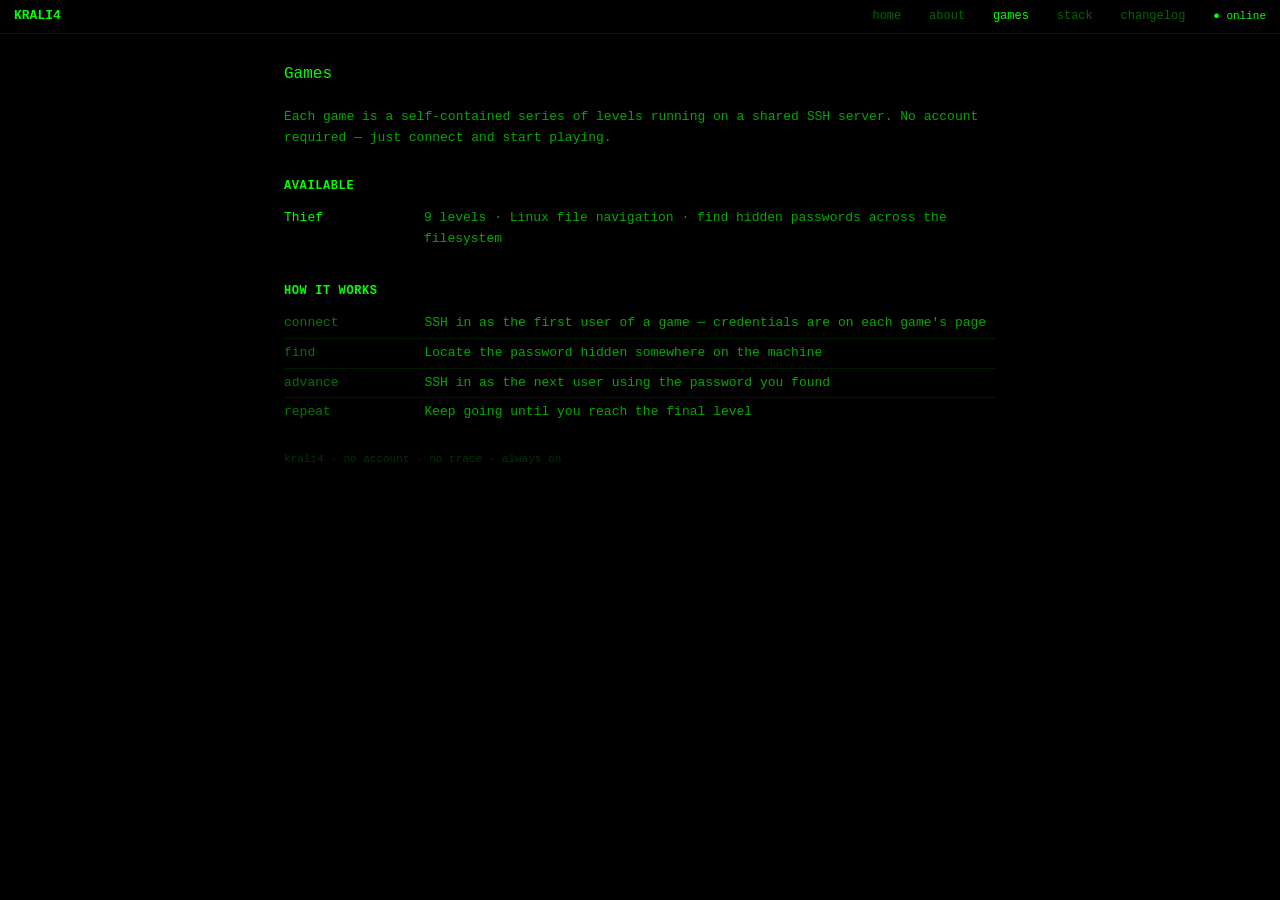
==== frontend/games/index.html @ 639ba173 "design changes" ====
<!DOCTYPE html>
<html lang="en">
<head>
  <meta charset="UTF-8" />
  <meta name="viewport" content="width=device-width, initial-scale=1.0" />
  <title>KRALI4 — Games</title>
  <link rel="stylesheet" href="../css/site.css" />
</head>
<body>

<div id="topbar">
  <span class="topbar-logo">KRALI4</span>
  <nav>
    <a href="/index.html">home</a>
    <a href="/about.html">about</a>
    <a href="/games/" class="active">games</a>
    <a href="/stack.html">stack</a>
    <a href="/changelog.html">changelog</a>
    <span class="online">● online</span>
  </nav>
</div>

<div id="main">

  <h1>Games</h1>

  <p>Each game is a self-contained series of levels running on a shared SSH server. No account required — just connect and start playing.</p>

  <h2>Available</h2>
  <table>
    <tr>
      <td><a href="/games/thief.html">Thief</a></td>
      <td>9 levels · Linux file navigation · find hidden passwords across the filesystem</td>
    </tr>
  </table>

  <h2>How it works</h2>
  <table>
    <tr><td>connect</td><td>SSH in as the first user of a game — credentials are on each game's page</td></tr>
    <tr><td>find</td><td>Locate the password hidden somewhere on the machine</td></tr>
    <tr><td>advance</td><td>SSH in as the next user using the password you found</td></tr>
    <tr><td>repeat</td><td>Keep going until you reach the final level</td></tr>
  </table>

  <p class="footer">krali4 · no account · no trace · always on</p>

</div>
</body>
</html>
---- frontend/css/site.css ----
*, *::before, *::after { box-sizing: border-box; }

body {
  background: #000;
  color: #00aa00;
  font-family: "Courier New", monospace;
  font-size: 13px;
  margin: 0;
  line-height: 1.6;
}

a { color: #00ff00; text-decoration: none; }
a:hover { text-decoration: underline; }

/* ── TOPBAR ── */
#topbar {
  padding: 6px 14px;
  border-bottom: 1px solid #002200;
  display: flex;
  justify-content: space-between;
  align-items: center;
}

.topbar-logo {
  color: #00ff00;
  font-size: 13px;
  font-weight: bold;
}

#topbar nav a {
  color: #006600;
  font-size: 12px;
  text-decoration: none;
  margin-left: 20px;
}

#topbar nav a:hover { color: #00cc00; text-decoration: none; }
#topbar nav a.active { color: #00ff00; }

.online { color: #00ff00; font-size: 11px; margin-left: 20px; }

/* ── MAIN ── */
#main {
  max-width: 740px;
  margin: 0 auto;
  padding: 28px 14px 60px;
}

/* ── HEADINGS ── */
h1 {
  font-size: 16px;
  font-weight: normal;
  color: #00ff00;
  margin: 0 0 20px;
}

h2 {
  font-size: 12px;
  font-weight: bold;
  color: #00ff00;
  margin: 28px 0 8px;
  text-transform: uppercase;
  letter-spacing: 0.05em;
}

/* ── TEXT ── */
p { margin: 0 0 8px; }

code { color: #00ff00; }

pre { font-size: 12px; line-height: 1.3; margin: 0 0 8px; overflow-x: auto; color: #004400; }

/* ── TABLES ── */
table { border-collapse: collapse; width: 100%; }

td {
  padding: 4px 8px 4px 0;
  vertical-align: top;
  border-bottom: 1px solid #001800;
  color: #00aa00;
}

tr:last-child td { border-bottom: none; }

td:first-child {
  color: #007700;
  white-space: nowrap;
  min-width: 140px;
}

tr:hover td { color: #00ff00; }
tr:hover td:first-child { color: #00cc00; }

/* ── LISTS ── */
ul { margin: 0; padding: 0; list-style: none; }

li {
  line-height: 1.8;
  padding-left: 14px;
  position: relative;
}

li::before {
  content: '-';
  position: absolute;
  left: 0;
  color: #005500;
}

/* ── CMD BLOCK ── */
.cmd-wrap { position: relative; margin: 6px 0 12px; }

.cmd-box {
  display: block;
  color: #00ff00;
  background: #000;
  border: 1px solid #003300;
  padding: 6px 80px 6px 8px;
  font-size: 13px;
  cursor: pointer;
  margin: 0;
}

.cmd-box::before { content: '$ '; color: #006600; }
.cmd-box:hover { border-color: #00ff00; }

.copy-hint {
  position: absolute;
  top: 50%;
  right: 8px;
  transform: translateY(-50%);
  font-size: 10px;
  color: #004400;
  pointer-events: none;
}

/* ── CHANGELOG ── */
.ver { color: #00ff00; font-weight: bold; }
.tag { color: #004400; font-size: 11px; }
.tag.latest { color: #00ff00; }
.date { color: #006600; }
.log { margin-bottom: 18px; }

/* ── CURSOR ── */
@keyframes blink { 0%, 100% { opacity: 1; } 50% { opacity: 0; } }

.cursor {
  display: inline-block;
  width: 8px;
  height: 13px;
  background: #00ff00;
  vertical-align: middle;
  margin-left: 3px;
  animation: blink 1s step-end infinite;
  position: relative;
  top: -1px;
}

/* ── FOOTER ── */
.footer { color: #003300; font-size: 11px; margin-top: 24px; }

/* ── MOBILE ── */
@media (max-width: 560px) {
  #topbar { padding: 6px 10px; flex-wrap: wrap; gap: 6px; }
  #main { padding: 20px 10px 40px; }
  img { max-width: 100% !important; }
}
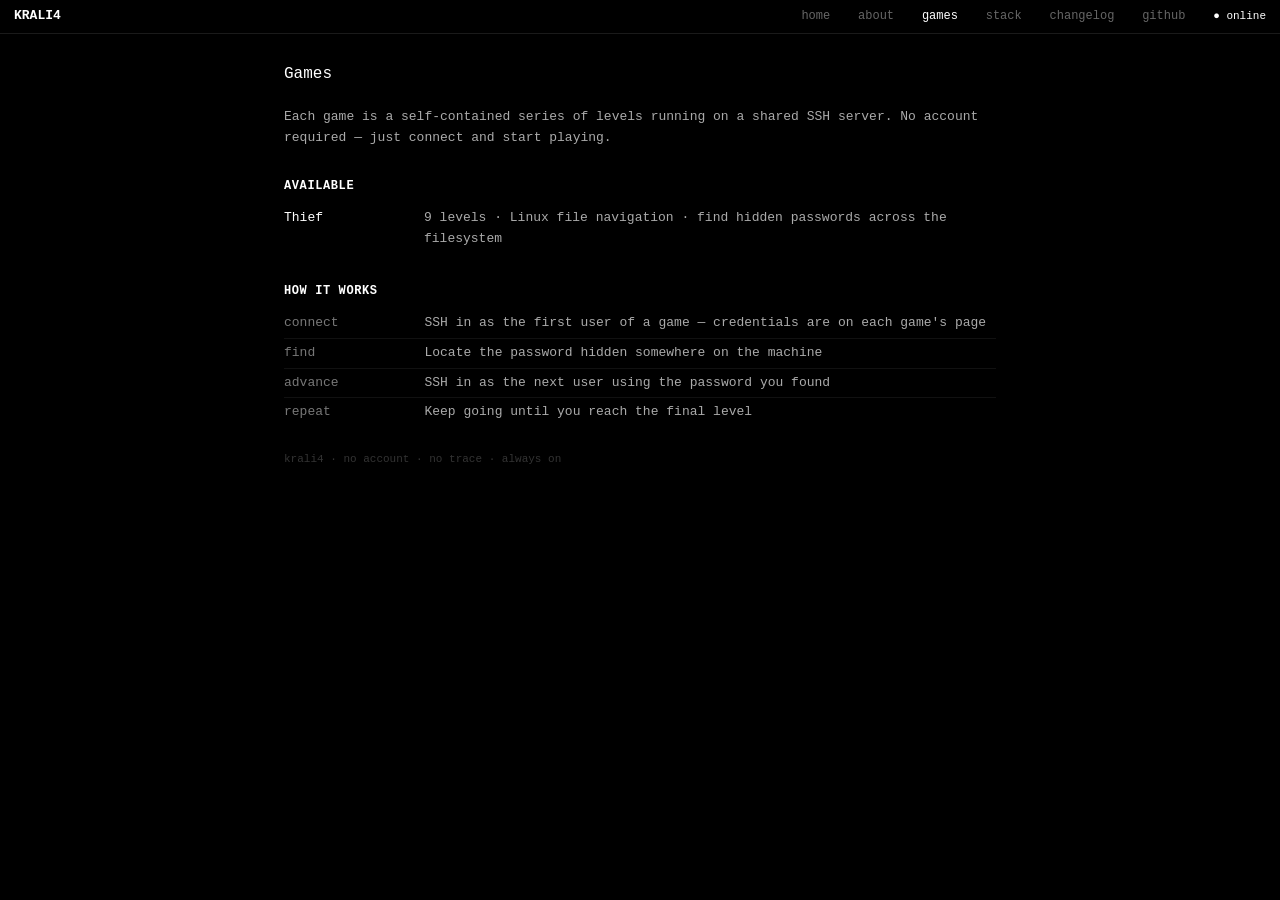
==== commit 1b1e93de: "design changes" ====
--- a/frontend/games/index.html
+++ b/frontend/games/index.html
@@ -16,6 +16,7 @@
     <a href="/games/" class="active">games</a>
     <a href="/stack.html">stack</a>
     <a href="/changelog.html">changelog</a>
+    <a href="https://github.com/simgerchev/krali4" target="_blank">github</a>
     <span class="online">● online</span>
   </nav>
 </div>
--- a/frontend/css/site.css
+++ b/frontend/css/site.css
@@ -2,42 +2,42 @@
 
 body {
   background: #000;
-  color: #00aa00;
+  color: #aaa;
   font-family: "Courier New", monospace;
   font-size: 13px;
   margin: 0;
   line-height: 1.6;
 }
 
-a { color: #00ff00; text-decoration: none; }
+a { color: #fff; text-decoration: none; }
 a:hover { text-decoration: underline; }
 
 /* ── TOPBAR ── */
 #topbar {
   padding: 6px 14px;
-  border-bottom: 1px solid #002200;
+  border-bottom: 1px solid #1a1a1a;
   display: flex;
   justify-content: space-between;
   align-items: center;
 }
 
 .topbar-logo {
-  color: #00ff00;
+  color: #fff;
   font-size: 13px;
   font-weight: bold;
 }
 
 #topbar nav a {
-  color: #006600;
+  color: #666;
   font-size: 12px;
   text-decoration: none;
   margin-left: 20px;
 }
 
-#topbar nav a:hover { color: #00cc00; text-decoration: none; }
-#topbar nav a.active { color: #00ff00; }
+#topbar nav a:hover { color: #ccc; text-decoration: none; }
+#topbar nav a.active { color: #fff; }
 
-.online { color: #00ff00; font-size: 11px; margin-left: 20px; }
+.online { color: #fff; font-size: 11px; margin-left: 20px; }
 
 /* ── MAIN ── */
 #main {
@@ -50,14 +50,14 @@
 h1 {
   font-size: 16px;
   font-weight: normal;
-  color: #00ff00;
+  color: #fff;
   margin: 0 0 20px;
 }
 
 h2 {
   font-size: 12px;
   font-weight: bold;
-  color: #00ff00;
+  color: #fff;
   margin: 28px 0 8px;
   text-transform: uppercase;
   letter-spacing: 0.05em;
@@ -66,9 +66,9 @@
 /* ── TEXT ── */
 p { margin: 0 0 8px; }
 
-code { color: #00ff00; }
+code { color: #fff; }
 
-pre { font-size: 12px; line-height: 1.3; margin: 0 0 8px; overflow-x: auto; color: #004400; }
+pre { font-size: 12px; line-height: 1.3; margin: 0 0 8px; overflow-x: auto; color: #444; }
 
 /* ── TABLES ── */
 table { border-collapse: collapse; width: 100%; }
@@ -76,20 +76,20 @@
 td {
   padding: 4px 8px 4px 0;
   vertical-align: top;
-  border-bottom: 1px solid #001800;
-  color: #00aa00;
+  border-bottom: 1px solid #111;
+  color: #aaa;
 }
 
 tr:last-child td { border-bottom: none; }
 
 td:first-child {
-  color: #007700;
+  color: #777;
   white-space: nowrap;
   min-width: 140px;
 }
 
-tr:hover td { color: #00ff00; }
-tr:hover td:first-child { color: #00cc00; }
+tr:hover td { color: #fff; }
+tr:hover td:first-child { color: #ccc; }
 
 /* ── LISTS ── */
 ul { margin: 0; padding: 0; list-style: none; }
@@ -104,7 +104,7 @@
   content: '-';
   position: absolute;
   left: 0;
-  color: #005500;
+  color: #555;
 }
 
 /* ── CMD BLOCK ── */
@@ -112,17 +112,17 @@
 
 .cmd-box {
   display: block;
-  color: #00ff00;
+  color: #fff;
   background: #000;
-  border: 1px solid #003300;
+  border: 1px solid #222;
   padding: 6px 80px 6px 8px;
   font-size: 13px;
   cursor: pointer;
   margin: 0;
 }
 
-.cmd-box::before { content: '$ '; color: #006600; }
-.cmd-box:hover { border-color: #00ff00; }
+.cmd-box::before { content: '$ '; color: #666; }
+.cmd-box:hover { border-color: #fff; }
 
 .copy-hint {
   position: absolute;
@@ -130,15 +130,15 @@
   right: 8px;
   transform: translateY(-50%);
   font-size: 10px;
-  color: #004400;
+  color: #444;
   pointer-events: none;
 }
 
 /* ── CHANGELOG ── */
-.ver { color: #00ff00; font-weight: bold; }
-.tag { color: #004400; font-size: 11px; }
-.tag.latest { color: #00ff00; }
-.date { color: #006600; }
+.ver { color: #fff; font-weight: bold; }
+.tag { color: #444; font-size: 11px; }
+.tag.latest { color: #fff; }
+.date { color: #666; }
 .log { margin-bottom: 18px; }
 
 /* ── CURSOR ── */
@@ -148,7 +148,7 @@
   display: inline-block;
   width: 8px;
   height: 13px;
-  background: #00ff00;
+  background: #fff;
   vertical-align: middle;
   margin-left: 3px;
   animation: blink 1s step-end infinite;
@@ -157,7 +157,7 @@
 }
 
 /* ── FOOTER ── */
-.footer { color: #003300; font-size: 11px; margin-top: 24px; }
+.footer { color: #333; font-size: 11px; margin-top: 24px; }
 
 /* ── MOBILE ── */
 @media (max-width: 560px) {
